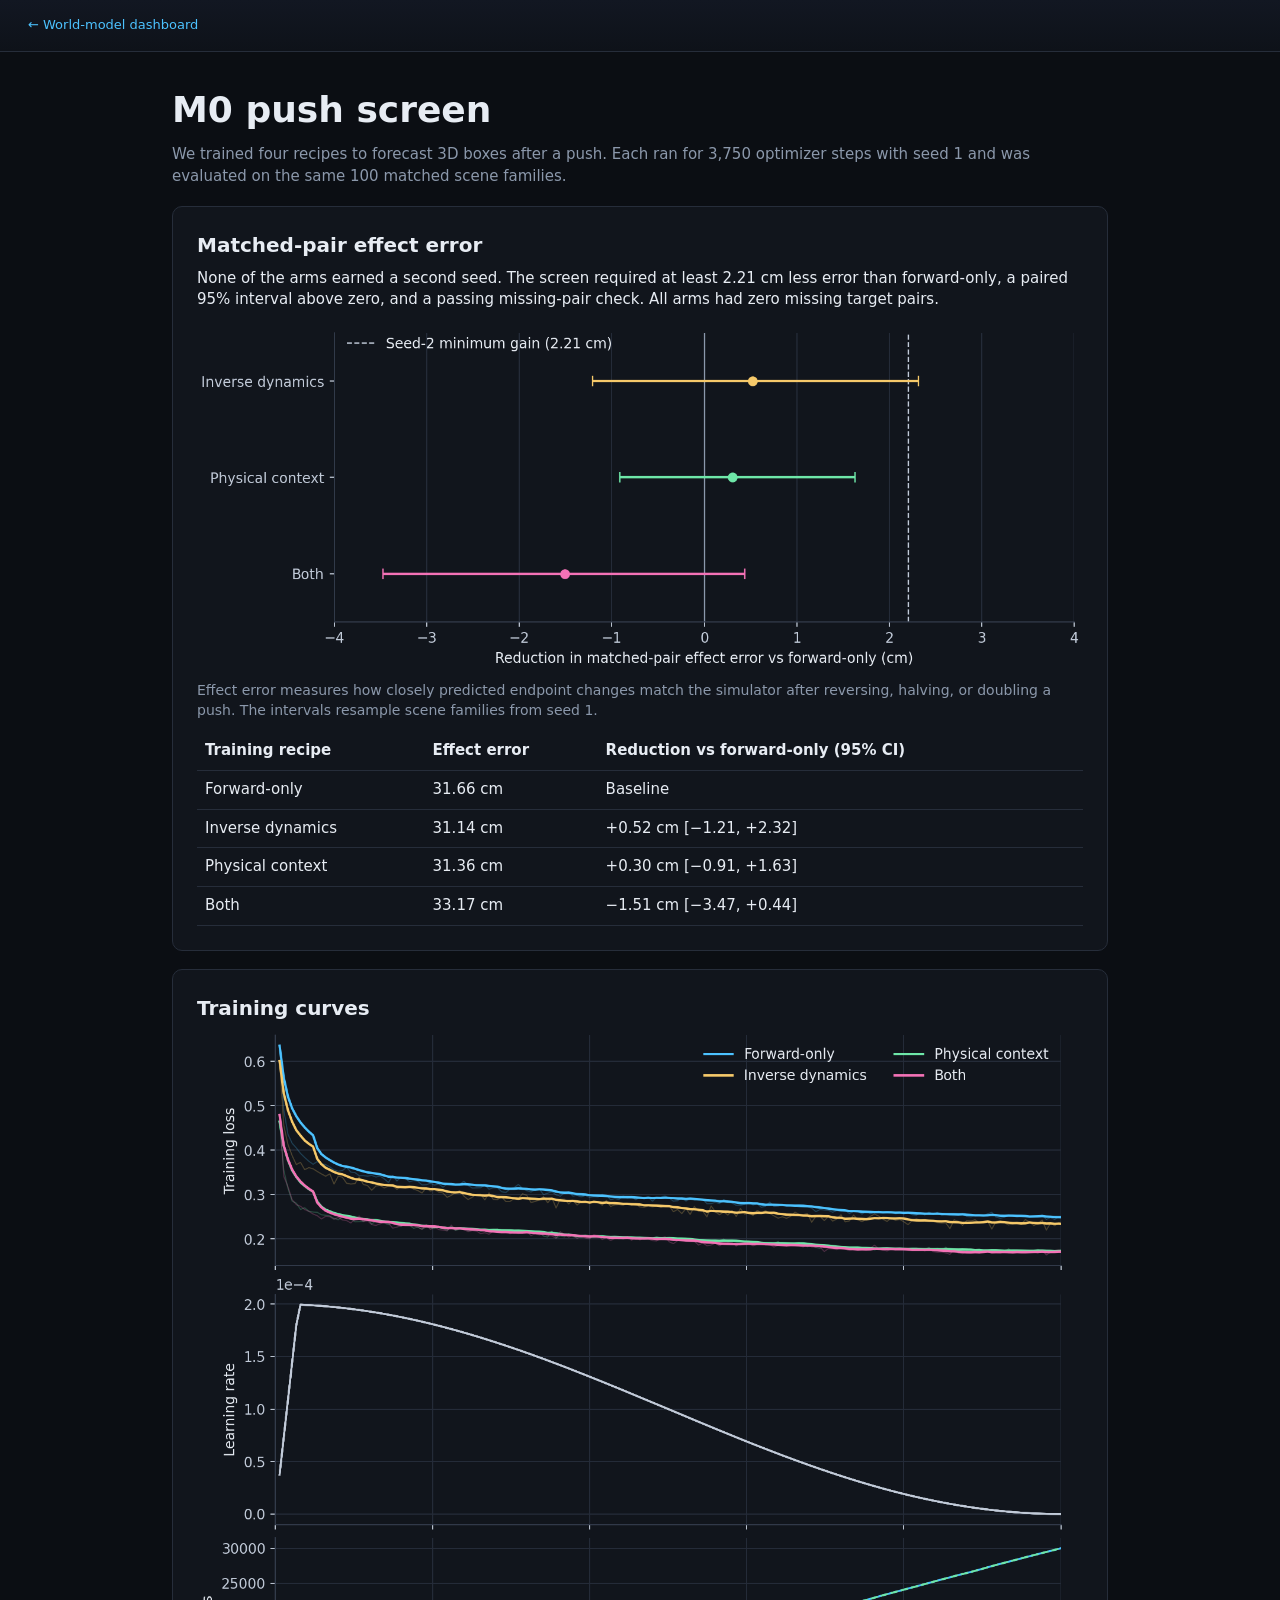
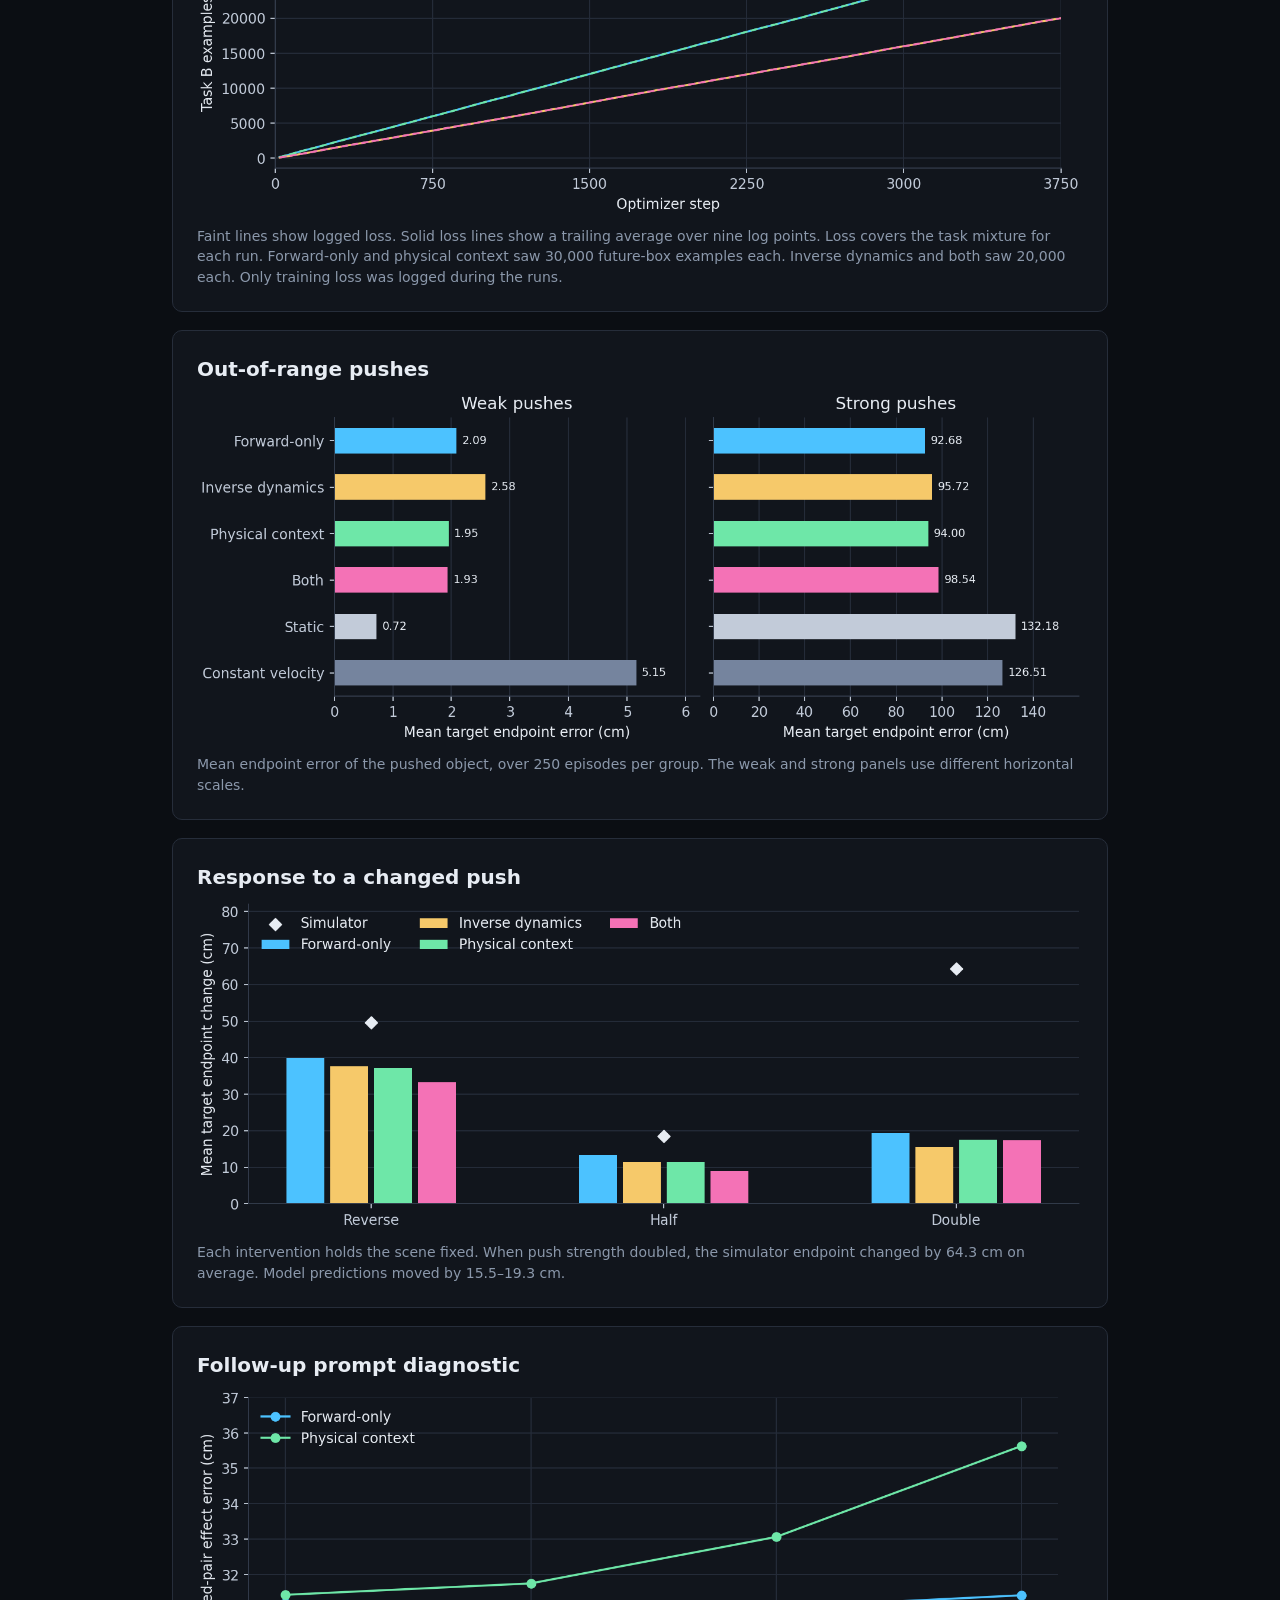
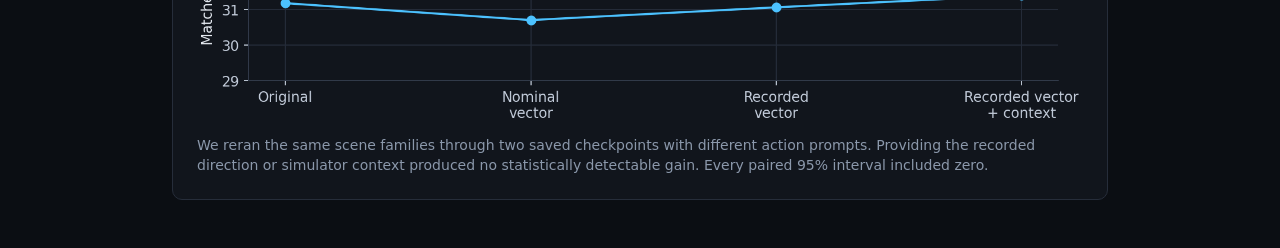
==== m0/index.html @ 77b96057 "docs: publish M0 experiment results" ====
<!doctype html>
<html lang="en">
<head>
  <meta charset="utf-8">
  <meta name="viewport" content="width=device-width, initial-scale=1">
  <title>M0 push screen · World-model dashboard</title>
  <link rel="stylesheet" href="../style.css">
  <link rel="stylesheet" href="results.css">
</head>
<body class="results-page">
  <header class="topbar">
    <a class="m0-link" href="../">← World-model dashboard</a>
  </header>
  <main class="results">
    <h1>M0 push screen</h1>
    <p class="introduction">We trained four recipes to forecast 3D boxes after a push.
      Each ran for 3,750 optimizer steps with seed 1 and was evaluated on the same
      100 matched scene families.</p>

    <section class="result-card" aria-labelledby="screen-heading">
      <h2 id="screen-heading">Matched-pair effect error</h2>
      <p>None of the arms earned a second seed. The screen required at least
        2.21 cm less error than forward-only, a paired 95% interval above zero,
        and a passing missing-pair check. All arms had zero missing target pairs.</p>
      <figure>
        <a href="paired-screen.png"><img src="paired-screen.png" width="1496" height="578"
          alt="All three confidence intervals cross zero. Every point estimate is below the 2.21 cm seed-2 threshold."></a>
        <figcaption>Effect error measures how closely predicted endpoint changes match the simulator after reversing, halving, or doubling a push. The intervals resample scene families from seed 1.</figcaption>
      </figure>
      <div class="result-table" tabindex="0" role="region" aria-label="Matched-pair results table">
        <table>
          <thead><tr><th scope="col">Training recipe</th><th scope="col">Effect error</th><th scope="col">Reduction vs forward-only (95% CI)</th></tr></thead>
          <tbody>
            <tr><th scope="row">Forward-only</th><td>31.66 cm</td><td>Baseline</td></tr>
            <tr><th scope="row">Inverse dynamics</th><td>31.14 cm</td><td>+0.52 cm [−1.21, +2.32]</td></tr>
            <tr><th scope="row">Physical context</th><td>31.36 cm</td><td>+0.30 cm [−0.91, +1.63]</td></tr>
            <tr><th scope="row">Both</th><td>33.17 cm</td><td>−1.51 cm [−3.47, +0.44]</td></tr>
          </tbody>
        </table>
      </div>
    </section>

    <section class="result-card" aria-labelledby="training-heading">
      <h2 id="training-heading">Training curves</h2>
      <figure>
        <a href="training.png"><img src="training.png" width="1496" height="1326" loading="lazy"
          alt="Training loss decreases on all four runs. The shared learning-rate schedule warms up and decays. The runs finish at either 20,000 or 30,000 Task B examples."></a>
        <figcaption>Faint lines show logged loss. Solid loss lines show a trailing average over nine log points. Loss covers the task mixture for each run. Forward-only and physical context saw 30,000 future-box examples each. Inverse dynamics and both saw 20,000 each. Only training loss was logged during the runs.</figcaption>
      </figure>
    </section>

    <section class="result-card" aria-labelledby="force-heading">
      <h2 id="force-heading">Out-of-range pushes</h2>
      <figure>
        <a href="force-buckets.png"><img src="force-buckets.png" width="1496" height="595" loading="lazy"
          alt="A static prediction has the smallest error on weak pushes. Forward-only has the smallest error on strong pushes."></a>
        <figcaption>Mean endpoint error of the pushed object, over 250 episodes per group. The weak and strong panels use different horizontal scales.</figcaption>
      </figure>
    </section>

    <section class="result-card" aria-labelledby="action-heading">
      <h2 id="action-heading">Response to a changed push</h2>
      <figure>
        <a href="action-response.png"><img src="action-response.png" width="1496" height="561" loading="lazy"
          alt="For doubled pushes, simulator endpoints change by 64.3 cm. Model changes range from 15.5 to 19.3 cm."></a>
        <figcaption>Each intervention holds the scene fixed. When push strength doubled, the simulator endpoint changed by 64.3 cm on average. Model predictions moved by 15.5–19.3 cm.</figcaption>
      </figure>
    </section>

    <section class="result-card" aria-labelledby="prompt-heading">
      <h2 id="prompt-heading">Follow-up prompt diagnostic</h2>
      <figure>
        <a href="prompt-diagnostic.png"><img src="prompt-diagnostic.png" width="1496" height="569" loading="lazy"
          alt="Neither checkpoint shows lower mean error with the recorded direction plus context than with the original text."></a>
        <figcaption>We reran the same scene families through two saved checkpoints with different action prompts. Providing the recorded direction or simulator context produced no statistically detectable gain. Every paired 95% interval included zero.</figcaption>
      </figure>
    </section>
  </main>
</body>
</html>
---- style.css ----
:root {
  --bg: #0b0e13;
  --bg-2: #11151c;
  --bg-3: #171c25;
  --line: #262d3a;
  --line-2: #333c4c;
  --text: #e7ecf3;
  --muted: #8b98ab;
  --accent: #4cc2ff;
  --accent-2: #f472b6;
  --good: #6ee7a8;
  --warn: #f6c96a;
  --bad: #ff7b7b;
  --radius: 10px;
}

* { box-sizing: border-box; }

html, body {
  height: 100%;
  margin: 0;
}

body {
  background: var(--bg);
  color: var(--text);
  font: 13px/1.45 ui-sans-serif, system-ui, -apple-system, "Segoe UI", Roboto, Arial, sans-serif;
  display: flex;
  flex-direction: column;
  overflow: hidden;
}

code, pre, .mono {
  font-family: ui-monospace, SFMono-Regular, Menlo, Consolas, "Liberation Mono", monospace;
}

/* ---------- top bar ---------- */
.topbar {
  height: 52px;
  flex: 0 0 52px;
  display: flex;
  align-items: center;
  gap: 22px;
  padding: 0 18px;
  background: linear-gradient(180deg, #121722, #0e1219);
  border-bottom: 1px solid var(--line);
}

.brand {
  font-weight: 650;
  letter-spacing: 0.2px;
  display: flex;
  align-items: center;
  gap: 9px;
  white-space: nowrap;
}

.brand-dot {
  width: 9px;
  height: 9px;
  border-radius: 50%;
  background: var(--accent);
  box-shadow: 0 0 10px var(--accent);
}

.tabs { display: flex; gap: 4px; }

.tab {
  appearance: none;
  border: 1px solid transparent;
  background: transparent;
  color: var(--muted);
  padding: 6px 13px;
  border-radius: 7px;
  font: inherit;
  cursor: pointer;
}

.tab:hover { color: var(--text); background: var(--bg-3); }
.tab.active { color: var(--text); background: var(--bg-3); border-color: var(--line-2); }

.m0-link {
  align-self: center;
  padding: 6px 10px;
  border-radius: 7px;
  color: var(--accent);
  text-decoration: none;
  white-space: nowrap;
}

.m0-link:hover, .m0-link:focus-visible { background: var(--bg-3); text-decoration: underline; }

.status {
  margin-left: auto;
  color: var(--muted);
  font-size: 12px;
  overflow: hidden;
  text-overflow: ellipsis;
  white-space: nowrap;
}

.status.error { color: var(--bad); }

/* ---------- layout ---------- */
.layout {
  flex: 1 1 auto;
  min-height: 0;
  display: grid;
  grid-template-columns: 330px minmax(0, 1fr);
}

.sidebar {
  min-height: 0;
  display: flex;
  flex-direction: column;
  border-right: 1px solid var(--line);
  background: var(--bg-2);
}

.panel { padding: 12px 14px; border-bottom: 1px solid var(--line); }
.panel:last-child { border-bottom: 0; }

.sidebar .panel h2,
.side-panel h3 {
  margin: 0 0 8px;
  font-size: 11px;
  font-weight: 650;
  text-transform: uppercase;
  letter-spacing: 0.1em;
  color: var(--muted);
}

.splits-panel { flex: 0 0 auto; max-height: 27%; overflow: auto; }

.split-list, .episode-list, .legend {
  list-style: none;
  margin: 0;
  padding: 0;
}

.split-item {
  display: flex;
  align-items: center;
  justify-content: space-between;
  gap: 8px;
  padding: 6px 9px;
  border-radius: 7px;
  cursor: pointer;
  color: var(--muted);
}

.split-item:hover { background: var(--bg-3); color: var(--text); }
.split-item.active { background: #17283a; color: var(--text); box-shadow: inset 2px 0 0 var(--accent); }
.split-item .n { font-size: 11px; color: var(--muted); font-variant-numeric: tabular-nums; }

.episodes-panel {
  flex: 1 1 auto;
  min-height: 0;
  display: flex;
  flex-direction: column;
  padding-bottom: 0;
}

.filter {
  width: 100%;
  margin: 0 0 8px;
  padding: 6px 9px;
  background: var(--bg);
  border: 1px solid var(--line);
  border-radius: 7px;
  color: var(--text);
  font: inherit;
  outline: none;
}
.filter:focus { border-color: var(--accent); }

.episode-list { overflow: auto; padding-bottom: 10px; min-height: 0; }

.episode-item {
  display: flex;
  gap: 9px;
  align-items: center;
  padding: 5px 6px;
  border-radius: 7px;
  cursor: pointer;
}

.episode-item:hover { background: var(--bg-3); }
.episode-item.active { background: #17283a; box-shadow: inset 2px 0 0 var(--accent); }

.episode-item img,
.episode-thumb-fallback {
  width: 56px;
  height: 56px;
  flex: 0 0 56px;
  border-radius: 5px;
  background: #05070a;
  object-fit: cover;
  border: 1px solid var(--line);
}

.episode-thumb-fallback { display: grid; place-items: center; color: var(--muted); font-size: 10px; }

.episode-meta { min-width: 0; }
.episode-id { display: block; font-size: 12px; overflow: hidden; text-overflow: ellipsis; white-space: nowrap; }
.episode-sub { display: block; font-size: 11px; color: var(--muted); overflow: hidden; text-overflow: ellipsis; white-space: nowrap; }

.count { color: var(--muted); font-weight: 400; letter-spacing: 0; text-transform: none; }

/* ---------- content ---------- */
.content { min-width: 0; min-height: 0; overflow: auto; background: radial-gradient(1000px 600px at 30% -10%, #141b26, var(--bg)); }
.viewer-panel { padding: 18px 20px 28px; }
.metrics-panel { padding: 18px 20px 28px; }

.empty-state {
  max-width: 560px;
  margin: 11vh auto 0;
  text-align: center;
  color: var(--muted);
}
.empty-state p { margin: 8px 0; }
.empty-icon { font-size: 42px; color: var(--line-2); }

.ep-head { display: flex; align-items: flex-start; justify-content: space-between; gap: 18px; }
.ep-head h1 { margin: 0; font-size: 21px; letter-spacing: 0.2px; }
.ep-head p { margin: 3px 0 0; }
.badges { display: flex; gap: 6px; flex-wrap: wrap; justify-content: flex-end; }

.badge {
  font-size: 11px;
  color: var(--muted);
  border: 1px solid var(--line-2);
  background: var(--bg-2);
  padding: 3px 8px;
  border-radius: 999px;
  white-space: nowrap;
}
.badge b { color: var(--text); font-weight: 600; }

.action-text {
  margin: 12px 0 14px;
  padding: 9px 12px;
  border-left: 2px solid var(--accent);
  background: #101722;
  border-radius: 0 7px 7px 0;
  color: #c8d3e2;
}

.viewer-grid {
  display: grid;
  grid-template-columns: minmax(0, 1fr) 370px;
  gap: 16px;
  align-items: start;
}

.stage-column { min-width: 0; }

.stage {
  position: relative;
  width: 100%;
  aspect-ratio: 1 / 1;
  background: #05070a;
  border: 1px solid var(--line);
  border-radius: var(--radius);
  overflow: hidden;
}

.stage img, .stage canvas {
  position: absolute;
  inset: 0;
  width: 100%;
  height: 100%;
  display: block;
}

#rgb-img { object-fit: fill; }
#seg-img { object-fit: fill; pointer-events: none; opacity: 0.6; mix-blend-mode: screen; display: none; }
#seg-img.on { display: block; }
#overlay { pointer-events: none; }

.frame-badge, .view-hint {
  position: absolute;
  font-size: 11px;
  padding: 3px 7px;
  border-radius: 5px;
  background: rgba(6, 10, 16, 0.78);
  border: 1px solid rgba(255, 255, 255, 0.12);
  color: #dce6f3;
  pointer-events: none;
  backdrop-filter: blur(4px);
}
.frame-badge { left: 9px; top: 9px; }
.view-hint { right: 9px; top: 9px; max-width: 62%; color: var(--warn); }

.transport {
  display: flex;
  align-items: center;
  gap: 12px;
  margin-top: 10px;
}
.transport-label { color: var(--muted); font-size: 12px; }
.slider { flex: 1 1 auto; accent-color: var(--accent); }
.readout { color: var(--muted); font-size: 12px; font-variant-numeric: tabular-nums; white-space: nowrap; }
.view-select { color: var(--muted); font-size: 12px; display: flex; align-items: center; gap: 6px; }

select {
  background: var(--bg-3);
  color: var(--text);
  border: 1px solid var(--line-2);
  border-radius: 6px;
  padding: 4px 7px;
  font: inherit;
  outline: none;
}
select:focus { border-color: var(--accent); }

.toolbar {
  display: flex;
  gap: 6px 16px;
  flex-wrap: wrap;
  margin-top: 10px;
  padding: 8px 10px;
  border: 1px solid var(--line);
  border-radius: 8px;
  background: var(--bg-2);
}

.toggle {
  display: inline-flex;
  align-items: center;
  gap: 6px;
  color: var(--muted);
  font-size: 12px;
  cursor: pointer;
  user-select: none;
}
.toggle:hover { color: var(--text); }
.toggle input { accent-color: var(--accent); }

/* ---------- side panel ---------- */
.side-panel { display: flex; flex-direction: column; gap: 10px; }
.side-panel .panel {
  border: 1px solid var(--line);
  border-radius: var(--radius);
  background: var(--bg-2);
  padding: 10px 12px;
}
.side-panel h3 { margin-bottom: 8px; }

.field { display: flex; align-items: center; gap: 8px; }
.field span { color: var(--muted); font-size: 12px; flex: 0 0 auto; }
.field select { flex: 1 1 auto; min-width: 0; }

.task-row { display: flex; gap: 14px; margin-top: 9px; flex-wrap: wrap; }
.muted { color: var(--muted); }
.small { font-size: 11px; }
#pred-note { margin: 8px 0 0; }

.legend { display: flex; flex-direction: column; gap: 4px; }
.legend li { display: flex; align-items: center; gap: 8px; font-size: 12px; }
.swatch {
  width: 11px;
  height: 11px;
  border-radius: 3px;
  flex: 0 0 11px;
  border: 1px solid rgba(255, 255, 255, 0.22);
}
.legend .target { color: var(--warn); font-weight: 650; }
.legend .tag { margin-left: auto; color: var(--muted); font-size: 11px; }
.legend-key { margin-top: 2px; gap: 6px; }
.legend-symbol {
  width: 22px;
  flex: 0 0 22px;
  text-align: center;
  font-family: ui-monospace, SFMono-Regular, Menlo, Consolas, monospace;
  font-size: 12px;
}

.pred-table { overflow: auto; max-height: 38vh; }

.pred-table h4 {
  margin: 10px 0 5px;
  font-size: 11px;
  color: var(--muted);
  letter-spacing: 0.08em;
  text-transform: uppercase;
  display: flex;
  justify-content: space-between;
  gap: 8px;
}

.pred-table table { width: 100%; border-collapse: collapse; font-size: 11.5px; }
.pred-table th, .pred-table td { text-align: right; padding: 4px 5px; border-bottom: 1px solid #1e2531; white-space: nowrap; }
.pred-table th { color: var(--muted); font-weight: 600; position: sticky; top: 0; background: var(--bg-2); }
.pred-table th:first-child, .pred-table td:first-child { text-align: left; }
.pred-table td.num { font-variant-numeric: tabular-nums; }
.pred-table tr.missing td { color: var(--bad); }
.pred-table .err { color: var(--warn); font-variant-numeric: tabular-nums; }
.pred-table .missing-tag { color: var(--bad); }
.pred-table .empty { color: var(--muted); font-size: 12px; }

.raw-container details { border-top: 1px solid #1e2531; padding-top: 6px; margin-top: 6px; }
.raw-container details:first-child { border-top: 0; margin-top: 0; padding-top: 0; }
.raw-container summary { cursor: pointer; color: var(--muted); font-size: 12px; }
.raw-container summary:hover { color: var(--text); }
.raw-container pre {
  margin: 7px 0 4px;
  padding: 8px;
  max-height: 220px;
  overflow: auto;
  background: #0a0d12;
  border: 1px solid var(--line);
  border-radius: 6px;
  font-size: 11px;
  white-space: pre-wrap;
  word-break: break-word;
  color: #c2ccda;
}
.raw-meta { font-size: 11px; color: var(--muted); }

/* ---------- metrics ---------- */
.metrics-head h1 { margin: 0 0 4px; font-size: 21px; }
.metrics-head p { margin: 0 0 14px; }

.metrics-body h2 { font-size: 14px; margin: 22px 0 8px; }
.metrics-body h2:first-child { margin-top: 0; }
.table-md {
  margin: 0;
  padding: 12px;
  overflow: auto;
  background: var(--bg-2);
  border: 1px solid var(--line);
  border-radius: var(--radius);
  font-size: 11.5px;
  color: #c8d3e2;
}
.metrics-table-wrap {
  overflow: auto;
  max-height: 70vh;
  border: 1px solid var(--line);
  border-radius: var(--radius);
  background: var(--bg-2);
}
.metrics-table { border-collapse: collapse; width: 100%; font-size: 11.5px; }
.metrics-table th, .metrics-table td { padding: 6px 9px; border-bottom: 1px solid #1e2531; text-align: right; white-space: nowrap; }
.metrics-table th { position: sticky; top: 0; background: var(--bg-3); color: var(--muted); font-weight: 600; }
.metrics-table td { font-variant-numeric: tabular-nums; }
.metrics-table th:first-child, .metrics-table td:first-child { text-align: left; }
.metrics-table tbody tr:hover { background: #151b25; }

/* rendered markdown (metrics tab) */
.md-heading { margin: 18px 0 6px; font-size: 13px; line-height: 1.3; }
.metrics-body h2 + .md-heading { margin-top: 10px; }
.md-paragraph { margin: 0 0 10px; max-width: 92ch; color: #c8d3e2; }
.md-list { margin: 0 0 10px 18px; padding: 0; color: #c8d3e2; }
.md-list li { margin: 2px 0; }
.md-quote { margin: 0 0 10px; padding: 2px 0 2px 12px; border-left: 2px solid var(--line-2); color: var(--muted); max-width: 92ch; }
.md-rule { border: 0; border-top: 1px solid var(--line); margin: 14px 0; }
.md-inline-code { background: var(--bg-3); border-radius: 4px; padding: 1px 4px; font-size: 11px; }
.md-code { margin: 0 0 12px; padding: 12px; overflow: auto; background: var(--bg-2); border: 1px solid var(--line); border-radius: var(--radius); font-size: 11.5px; color: #c8d3e2; }
.md-body-link, .metrics-body a { color: var(--accent); text-decoration: none; }
.metrics-body a:hover { text-decoration: underline; }
.md-table-wrap { overflow: auto; max-height: 70vh; margin: 0 0 14px; border: 1px solid var(--line); border-radius: var(--radius); background: var(--bg-2); }
.md-table { border-collapse: collapse; width: 100%; font-size: 11.5px; }
.md-table th, .md-table td { padding: 6px 10px; border-bottom: 1px solid #1e2531; white-space: nowrap; text-align: left; }
.md-table th { position: sticky; top: 0; background: var(--bg-3); color: var(--muted); font-weight: 600; }
.md-table td { font-variant-numeric: tabular-nums; color: #c8d3e2; }
.md-table th.num, .md-table td.num { text-align: right; }
.md-table th.center, .md-table td.center { text-align: center; }
.md-raw { margin-top: 14px; }
.md-raw summary { cursor: pointer; }

.metrics-empty { color: var(--muted); padding: 18px; border: 1px dashed var(--line-2); border-radius: var(--radius); }

/* ---------- responsive ---------- */
@media (max-width: 1120px) {
  .viewer-grid { grid-template-columns: minmax(0, 1fr); }
  .side-panel { display: grid; grid-template-columns: repeat(auto-fit, minmax(250px, 1fr)); }
}

@media (max-width: 760px) {
  body { overflow: auto; }
  .layout { grid-template-columns: 1fr; }
  .sidebar { max-height: 44vh; border-right: 0; border-bottom: 1px solid var(--line); }
  .content { overflow: visible; }
  .topbar { gap: 10px; padding: 0 10px; }
  .brand { font-size: 12px; }
  .tabs .tab, .m0-link { padding-inline: 6px; }
  .status { display: none; }
  .viewer-panel, .metrics-panel { padding: 12px; }
}
---- m0/results.css ----
.results-page {
  display: block;
  overflow: auto;
}

.results {
  max-width: 1000px;
  margin: 0 auto;
  padding: 32px clamp(12px, 4vw, 32px) 48px;
  font-size: 15px;
}

.results h1 { margin: 0 0 8px; font-size: clamp(26px, 4vw, 36px); }
.results h2 { margin: 0 0 8px; font-size: 20px; }
.results p { margin: 0 0 16px; }
.introduction, .results figcaption { color: var(--muted); }

.result-card {
  padding: clamp(12px, 3vw, 24px);
  margin-top: 18px;
  background: var(--bg-2);
  border: 1px solid var(--line);
  border-radius: var(--radius);
}

.results figure { margin: 0; }
.results figure a { display: block; }
.results figure img { display: block; width: 100%; height: auto; }
.results figcaption { margin-top: 10px; font-size: 14px; }
.result-table { overflow-x: auto; margin-top: 12px; }
.result-table table { width: 100%; border-collapse: collapse; font-variant-numeric: tabular-nums; }
.result-table th, .result-table td { padding: 8px; border-bottom: 1px solid var(--line); text-align: left; }
.result-table tbody th { font-weight: 500; }
.result-table td { white-space: nowrap; }
.results-page a:focus-visible, .result-table:focus-visible { outline: 2px solid var(--accent); }
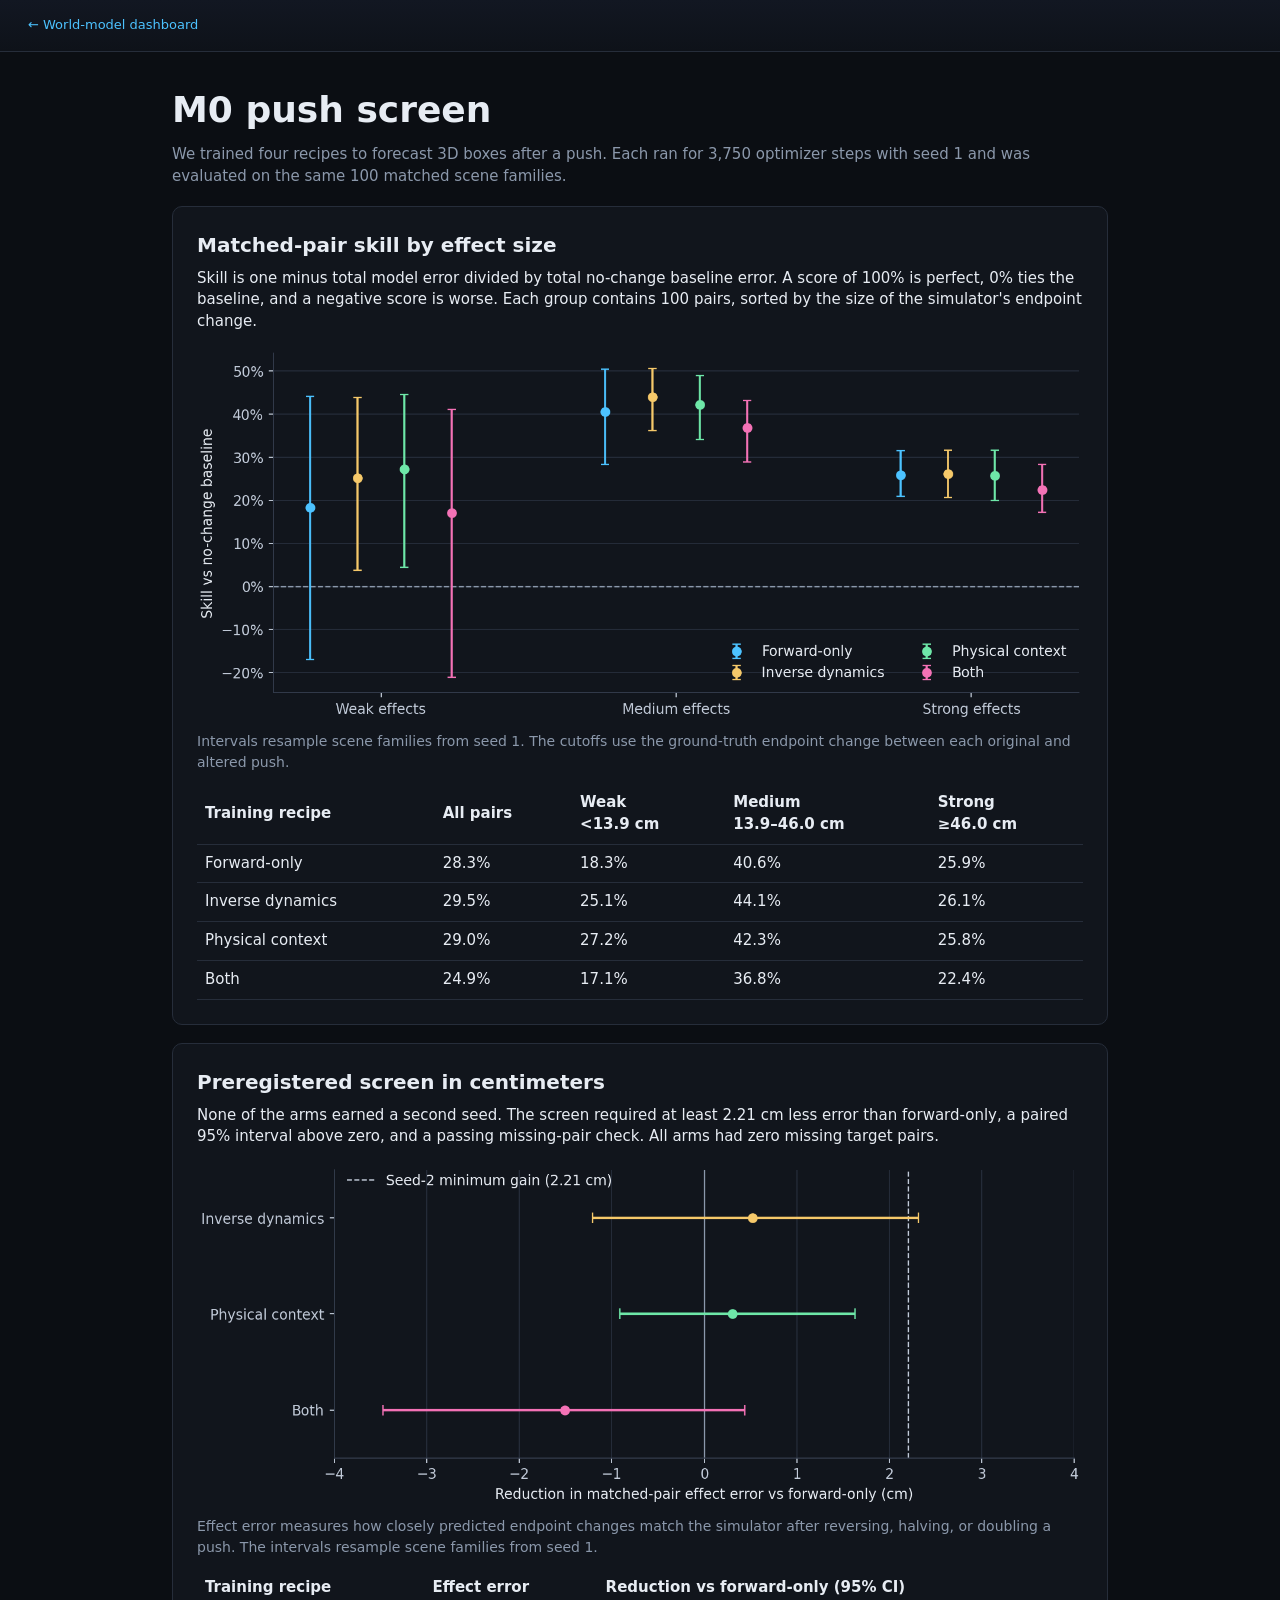
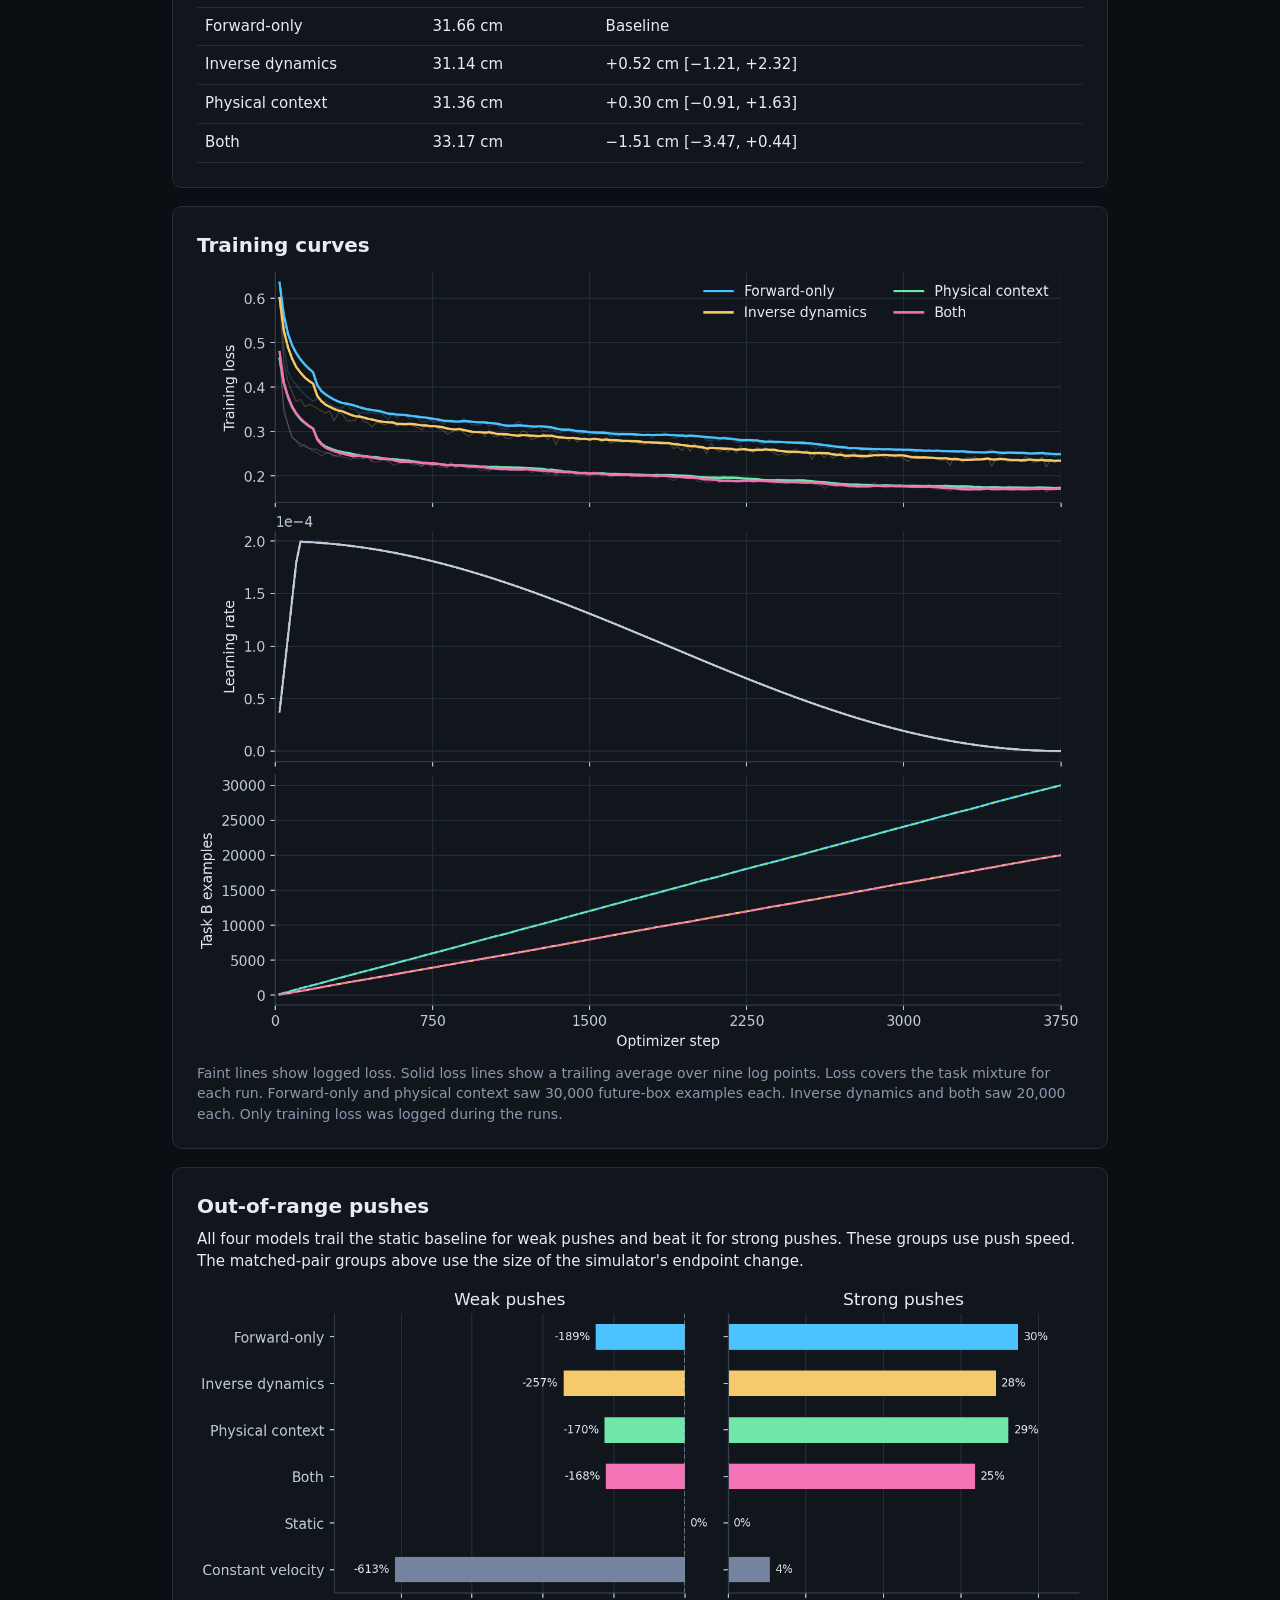
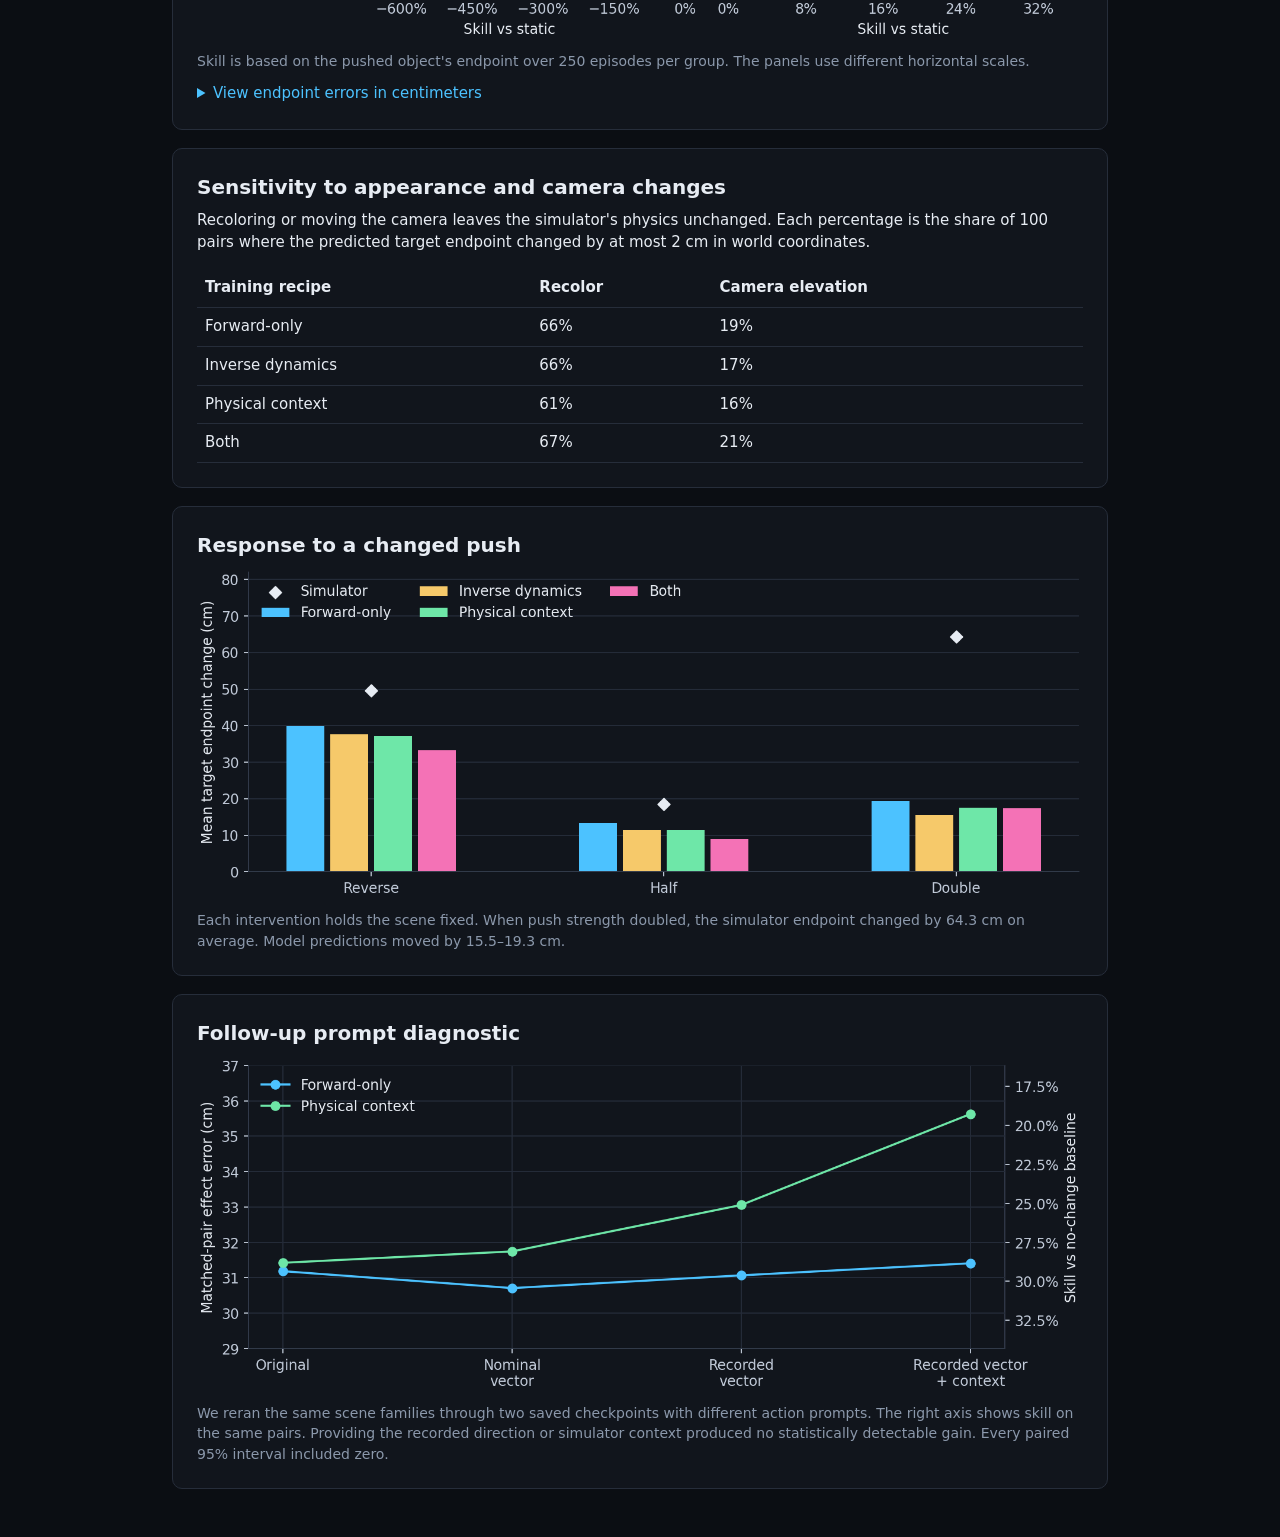
==== commit 4bc6c811: "docs: show M0 skill against static baseline" ====
--- a/m0/index.html
+++ b/m0/index.html
@@ -17,8 +17,31 @@
       Each ran for 3,750 optimizer steps with seed 1 and was evaluated on the same
       100 matched scene families.</p>
 
+    <section class="result-card" id="effect-skill" aria-labelledby="skill-heading">
+      <h2 id="skill-heading">Matched-pair skill by effect size</h2>
+      <p>Skill is one minus total model error divided by total no-change baseline error.
+        A score of 100% is perfect, 0% ties the baseline, and a negative score is worse.
+        Each group contains 100 pairs, sorted by the size of the simulator's endpoint change.</p>
+      <figure>
+        <a href="effect-skill.png"><img src="effect-skill.png" width="1496" height="629"
+          alt="All recipes beat the no-change baseline for medium and strong effects. The weak-effect estimates have wider confidence intervals."></a>
+        <figcaption>Intervals resample scene families from seed 1. The cutoffs use the ground-truth endpoint change between each original and altered push.</figcaption>
+      </figure>
+      <div class="result-table" tabindex="0" role="region" aria-label="Skill by effect size">
+        <table>
+          <thead><tr><th scope="col">Training recipe</th><th scope="col">All pairs</th><th scope="col">Weak<br>&lt;13.9 cm</th><th scope="col">Medium<br>13.9–46.0 cm</th><th scope="col">Strong<br>≥46.0 cm</th></tr></thead>
+          <tbody>
+            <tr><th scope="row">Forward-only</th><td>28.3%</td><td>18.3%</td><td>40.6%</td><td>25.9%</td></tr>
+            <tr><th scope="row">Inverse dynamics</th><td>29.5%</td><td>25.1%</td><td>44.1%</td><td>26.1%</td></tr>
+            <tr><th scope="row">Physical context</th><td>29.0%</td><td>27.2%</td><td>42.3%</td><td>25.8%</td></tr>
+            <tr><th scope="row">Both</th><td>24.9%</td><td>17.1%</td><td>36.8%</td><td>22.4%</td></tr>
+          </tbody>
+        </table>
+      </div>
+    </section>
+
     <section class="result-card" aria-labelledby="screen-heading">
-      <h2 id="screen-heading">Matched-pair effect error</h2>
+      <h2 id="screen-heading">Preregistered screen in centimeters</h2>
       <p>None of the arms earned a second seed. The screen required at least
         2.21 cm less error than forward-only, a paired 95% interval above zero,
         and a passing missing-pair check. All arms had zero missing target pairs.</p>
@@ -51,11 +74,38 @@
 
     <section class="result-card" aria-labelledby="force-heading">
       <h2 id="force-heading">Out-of-range pushes</h2>
+      <p>All four models trail the static baseline for weak pushes and beat it for strong pushes.
+        These groups use push speed. The matched-pair groups above use the size of the simulator's endpoint change.</p>
       <figure>
-        <a href="force-buckets.png"><img src="force-buckets.png" width="1496" height="595" loading="lazy"
-          alt="A static prediction has the smallest error on weak pushes. Forward-only has the smallest error on strong pushes."></a>
-        <figcaption>Mean endpoint error of the pushed object, over 250 episodes per group. The weak and strong panels use different horizontal scales.</figcaption>
+        <a href="force-skill.png"><img src="force-skill.png" width="1496" height="595" loading="lazy"
+          alt="All four models have negative skill on weak pushes and positive skill on strong pushes."></a>
+        <figcaption>Skill is based on the pushed object's endpoint over 250 episodes per group. The panels use different horizontal scales.</figcaption>
       </figure>
+      <details>
+        <summary>View endpoint errors in centimeters</summary>
+        <figure>
+          <a href="force-buckets.png"><img src="force-buckets.png" width="1496" height="595" loading="lazy"
+            alt="A static prediction has the smallest error on weak pushes. Forward-only has the smallest error on strong pushes."></a>
+        </figure>
+      </details>
+    </section>
+
+    <section class="result-card" aria-labelledby="invariance-heading">
+      <h2 id="invariance-heading">Sensitivity to appearance and camera changes</h2>
+      <p>Recoloring or moving the camera leaves the simulator's physics unchanged.
+        Each percentage is the share of 100 pairs where the predicted target endpoint changed
+        by at most 2 cm in world coordinates.</p>
+      <div class="result-table" tabindex="0" role="region" aria-label="Prediction changes within 2 centimeters">
+        <table>
+          <thead><tr><th scope="col">Training recipe</th><th scope="col">Recolor</th><th scope="col">Camera elevation</th></tr></thead>
+          <tbody>
+            <tr><th scope="row">Forward-only</th><td>66%</td><td>19%</td></tr>
+            <tr><th scope="row">Inverse dynamics</th><td>66%</td><td>17%</td></tr>
+            <tr><th scope="row">Physical context</th><td>61%</td><td>16%</td></tr>
+            <tr><th scope="row">Both</th><td>67%</td><td>21%</td></tr>
+          </tbody>
+        </table>
+      </div>
     </section>
 
     <section class="result-card" aria-labelledby="action-heading">
@@ -72,7 +122,7 @@
       <figure>
         <a href="prompt-diagnostic.png"><img src="prompt-diagnostic.png" width="1496" height="569" loading="lazy"
           alt="Neither checkpoint shows lower mean error with the recorded direction plus context than with the original text."></a>
-        <figcaption>We reran the same scene families through two saved checkpoints with different action prompts. Providing the recorded direction or simulator context produced no statistically detectable gain. Every paired 95% interval included zero.</figcaption>
+        <figcaption>We reran the same scene families through two saved checkpoints with different action prompts. The right axis shows skill on the same pairs. Providing the recorded direction or simulator context produced no statistically detectable gain. Every paired 95% interval included zero.</figcaption>
       </figure>
     </section>
   </main>
--- a/m0/results.css
+++ b/m0/results.css
@@ -27,6 +27,8 @@
 .results figure a { display: block; }
 .results figure img { display: block; width: 100%; height: auto; }
 .results figcaption { margin-top: 10px; font-size: 14px; }
+.results details { margin-top: 12px; }
+.results summary { width: fit-content; color: var(--accent); cursor: pointer; }
 .result-table { overflow-x: auto; margin-top: 12px; }
 .result-table table { width: 100%; border-collapse: collapse; font-variant-numeric: tabular-nums; }
 .result-table th, .result-table td { padding: 8px; border-bottom: 1px solid var(--line); text-align: left; }
